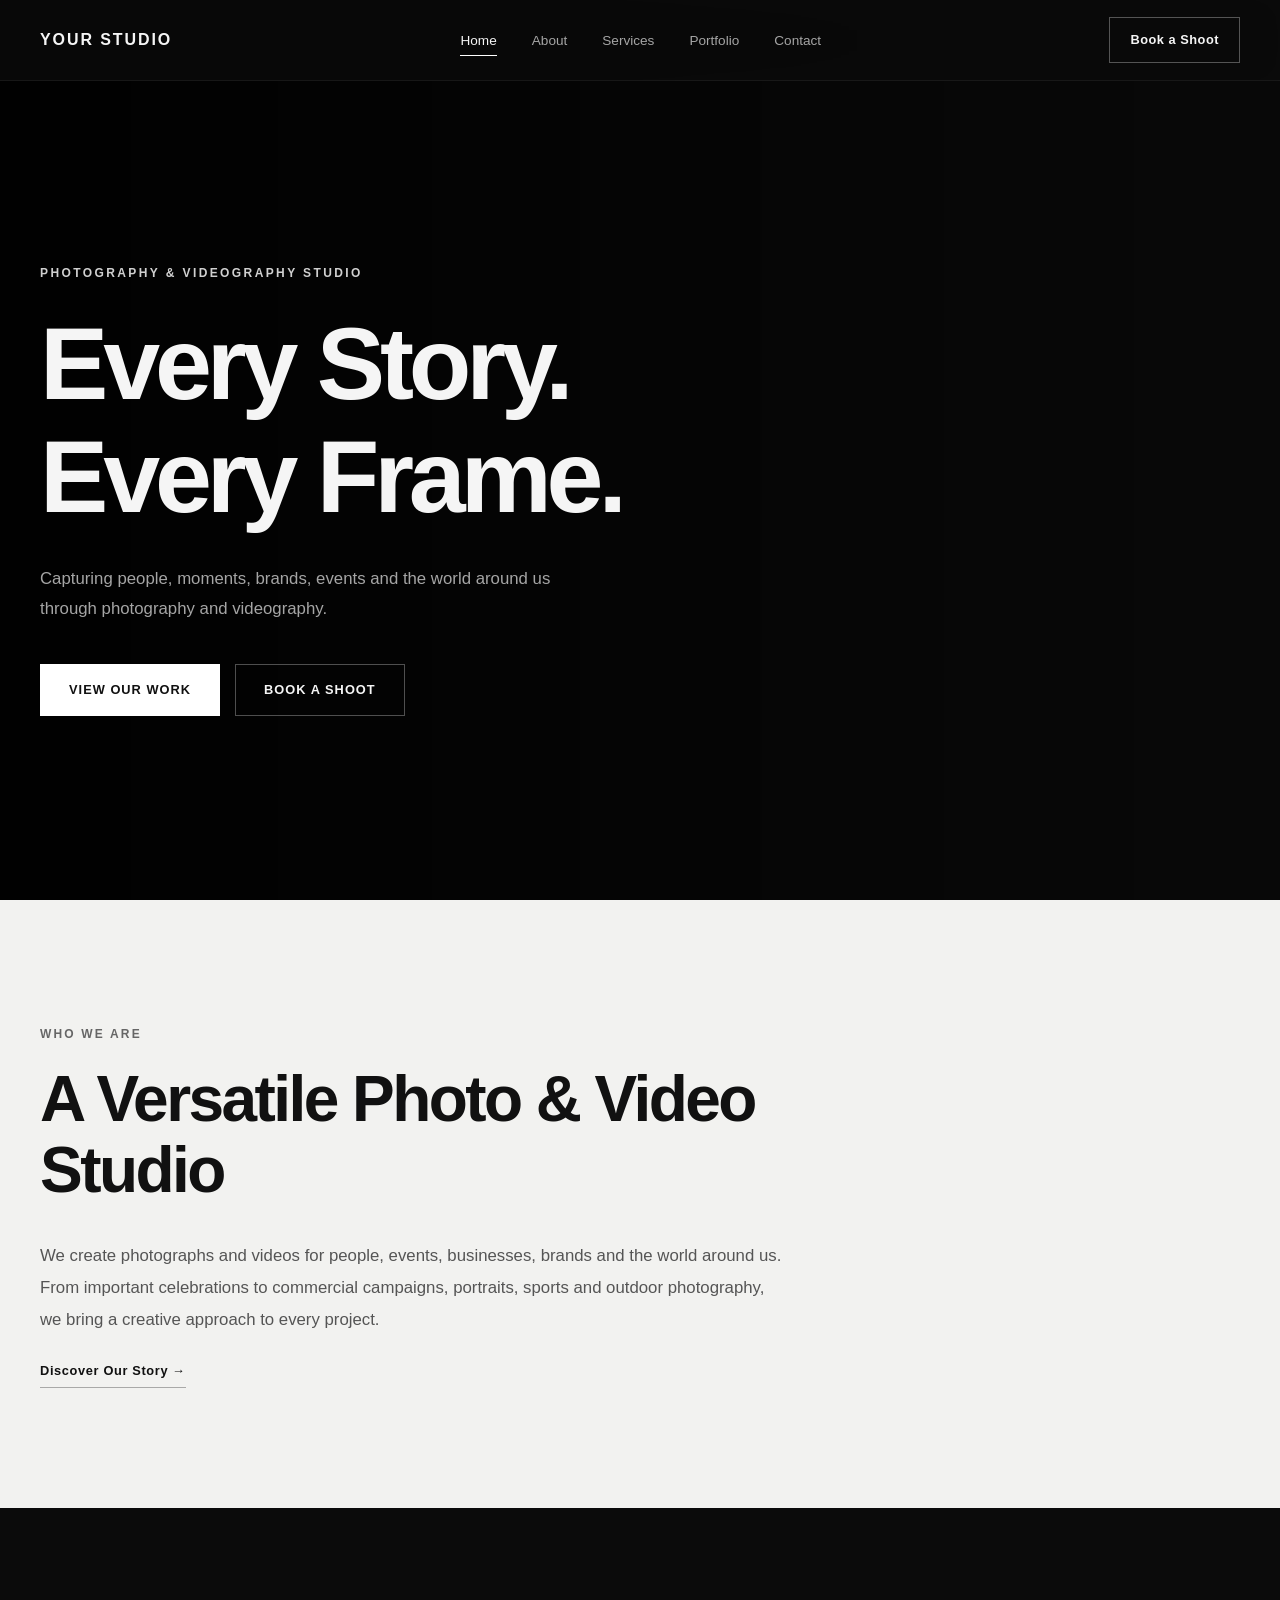
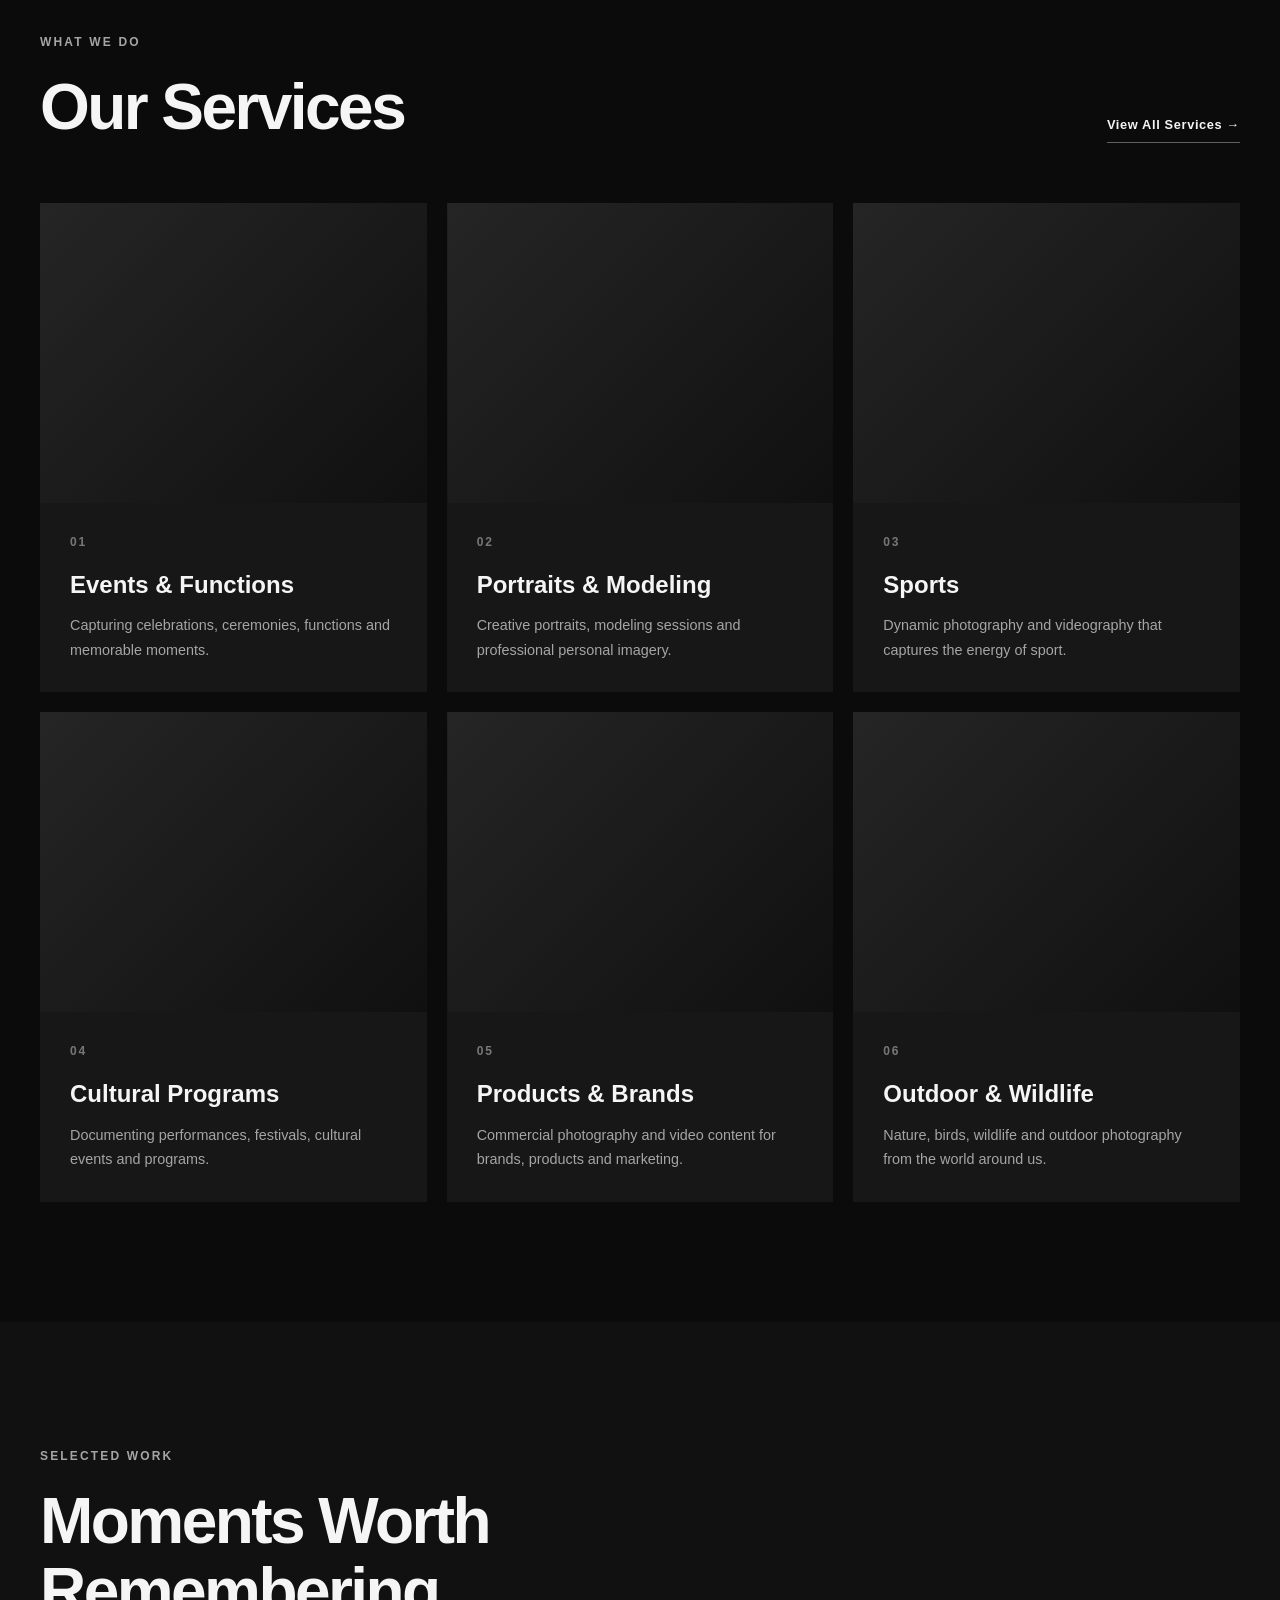
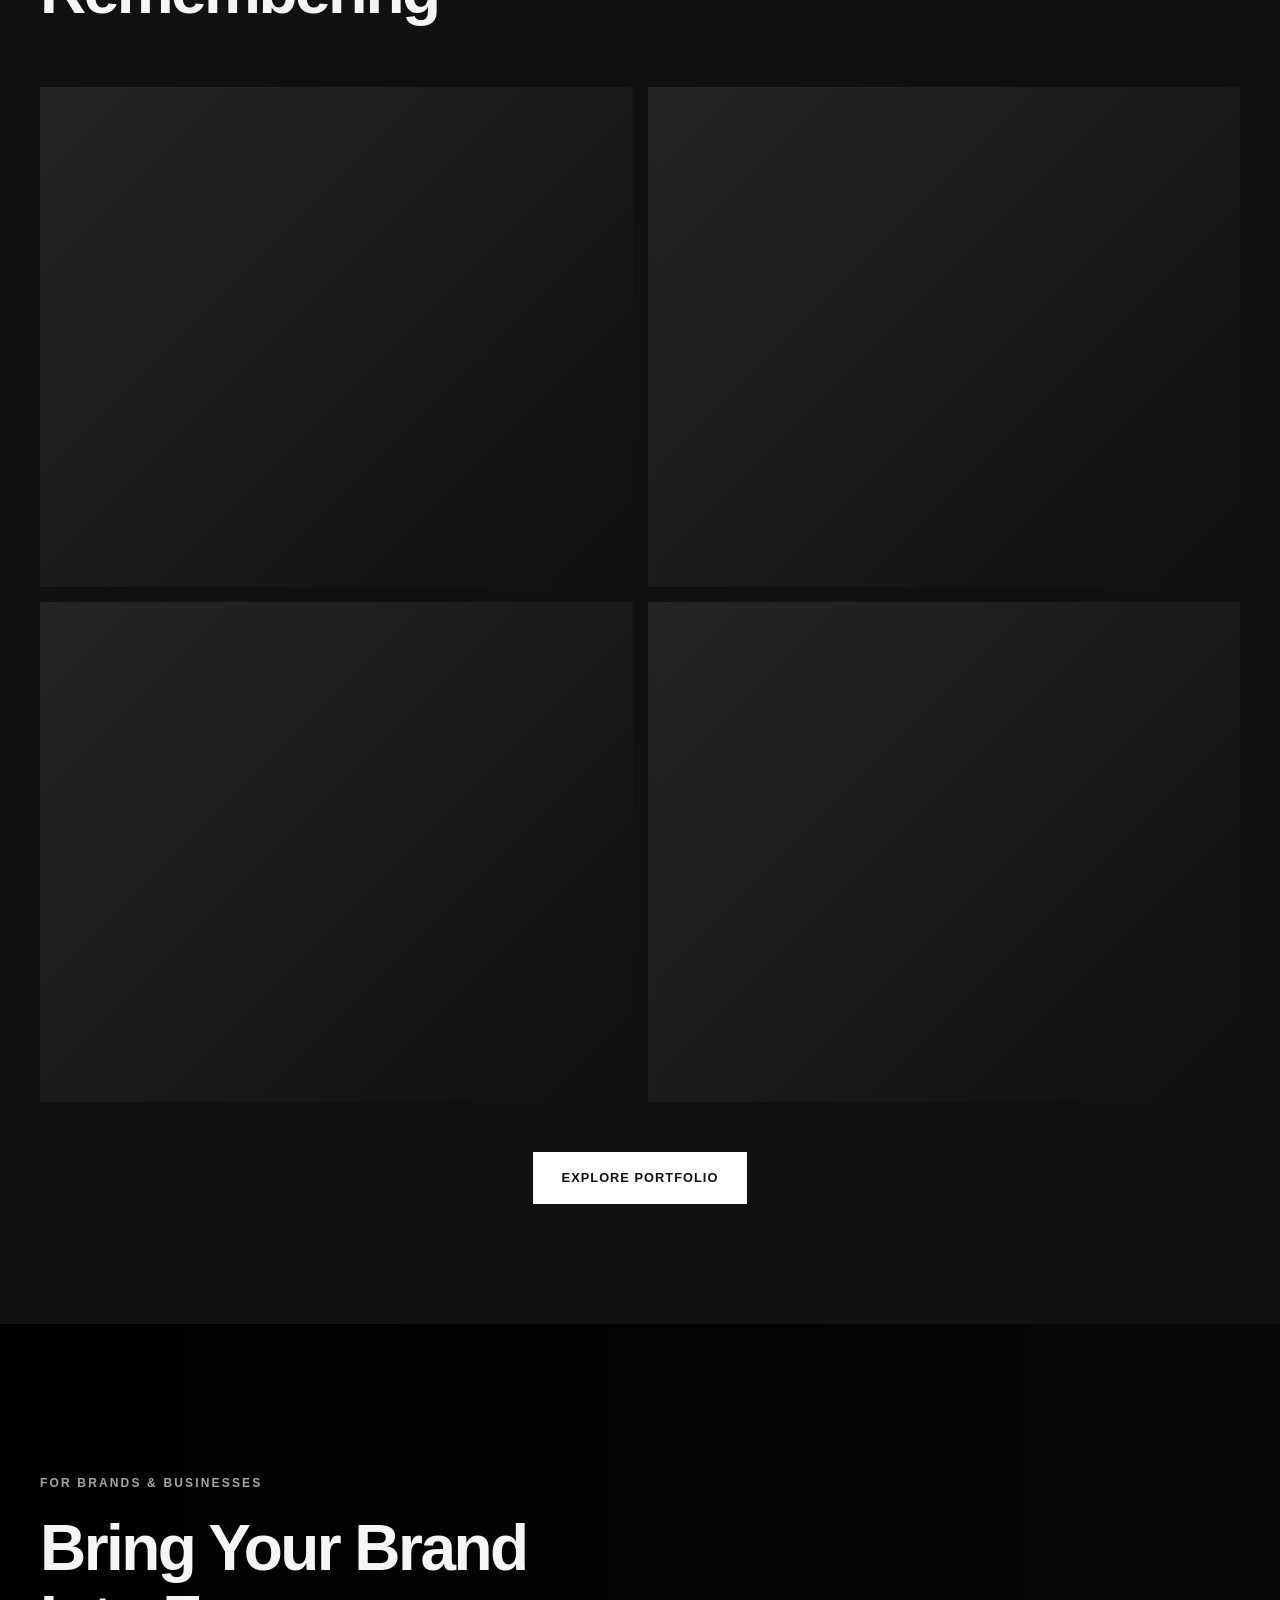
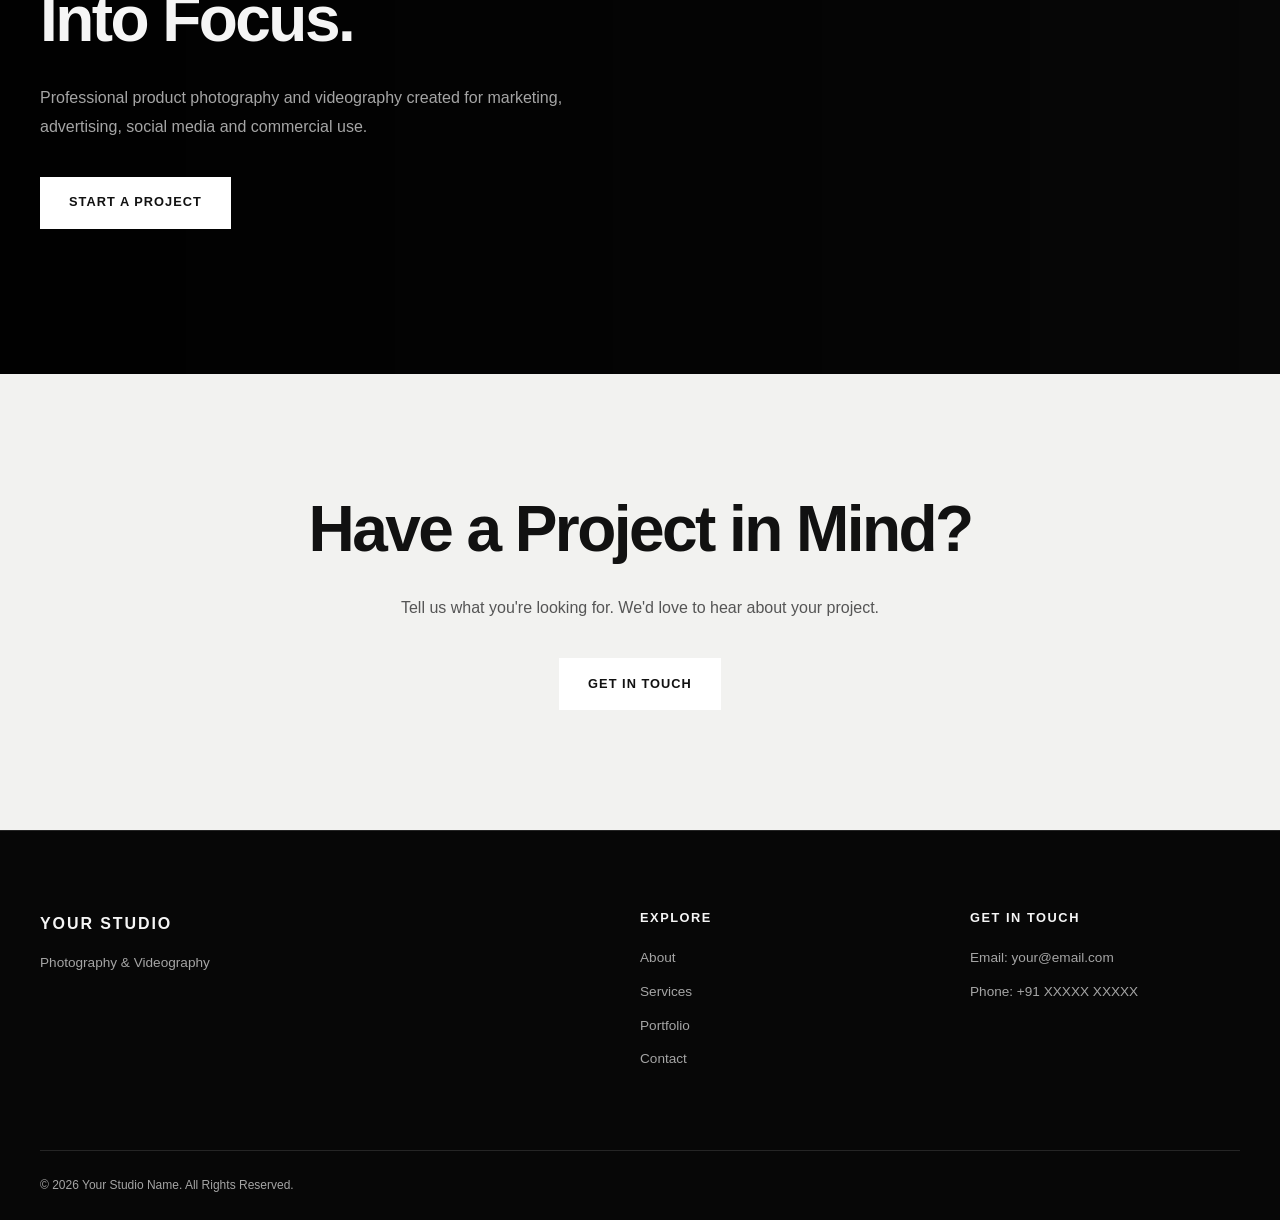
==== index.html @ 0721c121 "Add files via upload" ====
<!DOCTYPE html>
<html lang="en">

<head>
    <meta charset="UTF-8">

    <meta name="viewport" content="width=device-width, initial-scale=1.0">

    <meta name="description"
        content="Professional photography and videography studio specializing in events, portraits, sports, cultural programs, commercial photography, brands, and outdoor photography.">

    <meta name="keywords"
        content="photography, videography, photographer, videographer, event photography, portrait photography, sports photography, commercial photography">

    <meta name="author" content="Your Studio Name">

    <title>Your Studio Name | Photography & Videography</title>

    <!-- CSS -->
    <link rel="stylesheet" href="css/style.css">
</head>

<body>

    <!-- =========================
         HEADER / NAVIGATION
    ========================== -->

    <header class="site-header">

        <nav class="navbar">

            <!-- Logo / Studio Name -->
            <a href="index.html" class="logo">
                YOUR STUDIO
            </a>

            <!-- Navigation -->
            <ul class="nav-links">

                <li>
                    <a href="index.html" class="active">Home</a>
                </li>

                <li>
                    <a href="about.html">About</a>
                </li>

                <li>
                    <a href="services.html">Services</a>
                </li>

                <li>
                    <a href="portfolio.html">Portfolio</a>
                </li>

                <li>
                    <a href="contact.html">Contact</a>
                </li>

            </ul>

            <!-- Booking Button -->
            <a href="contact.html" class="nav-booking-btn">
                Book a Shoot
            </a>

            <!-- Mobile Menu Button -->
            <button class="menu-toggle" aria-label="Open navigation menu">
                ☰
            </button>

        </nav>

    </header>


    <!-- =========================
         HERO SECTION
    ========================== -->

    <main>

        <section class="hero">

            <div class="hero-content">

                <p class="hero-small-text">
                    PHOTOGRAPHY & VIDEOGRAPHY STUDIO
                </p>

                <h1>
                    Every Story.
                    <br>
                    Every Frame.
                </h1>

                <p class="hero-description">
                    Capturing people, moments, brands, events and
                    the world around us through photography and
                    videography.
                </p>

                <div class="hero-buttons">

                    <a href="portfolio.html" class="btn btn-primary">
                        View Our Work
                    </a>

                    <a href="contact.html" class="btn btn-secondary">
                        Book a Shoot
                    </a>

                </div>

            </div>

        </section>


        <!-- =========================
             INTRODUCTION
        ========================== -->

        <section class="intro">

            <div class="section-container">

                <p class="section-label">
                    WHO WE ARE
                </p>

                <h2>
                    A Versatile Photo & Video Studio
                </h2>

                <p>
                    We create photographs and videos for people,
                    events, businesses, brands and the world around us.
                    From important celebrations to commercial campaigns,
                    portraits, sports and outdoor photography, we bring
                    a creative approach to every project.
                </p>

                <a href="about.html" class="text-link">
                    Discover Our Story →
                </a>

            </div>

        </section>


        <!-- =========================
             SERVICES PREVIEW
        ========================== -->

        <section class="services-preview">

            <div class="section-container">

                <div class="section-heading">

                    <div>
                        <p class="section-label">
                            WHAT WE DO
                        </p>

                        <h2>
                            Our Services
                        </h2>
                    </div>

                    <a href="services.html" class="text-link">
                        View All Services →
                    </a>

                </div>


                <div class="service-grid">


                    <!-- Service 1 -->
                    <article class="service-card">

                        <div class="service-image">
                            <!-- Image will be added later -->
                        </div>

                        <div class="service-content">

                            <span class="service-number">
                                01
                            </span>

                            <h3>
                                Events & Functions
                            </h3>

                            <p>
                                Capturing celebrations, ceremonies,
                                functions and memorable moments.
                            </p>

                        </div>

                    </article>


                    <!-- Service 2 -->
                    <article class="service-card">

                        <div class="service-image">
                            <!-- Image will be added later -->
                        </div>

                        <div class="service-content">

                            <span class="service-number">
                                02
                            </span>

                            <h3>
                                Portraits & Modeling
                            </h3>

                            <p>
                                Creative portraits, modeling sessions
                                and professional personal imagery.
                            </p>

                        </div>

                    </article>


                    <!-- Service 3 -->
                    <article class="service-card">

                        <div class="service-image">
                            <!-- Image will be added later -->
                        </div>

                        <div class="service-content">

                            <span class="service-number">
                                03
                            </span>

                            <h3>
                                Sports
                            </h3>

                            <p>
                                Dynamic photography and videography
                                that captures the energy of sport.
                            </p>

                        </div>

                    </article>


                    <!-- Service 4 -->
                    <article class="service-card">

                        <div class="service-image">
                            <!-- Image will be added later -->
                        </div>

                        <div class="service-content">

                            <span class="service-number">
                                04
                            </span>

                            <h3>
                                Cultural Programs
                            </h3>

                            <p>
                                Documenting performances, festivals,
                                cultural events and programs.
                            </p>

                        </div>

                    </article>


                    <!-- Service 5 -->
                    <article class="service-card">

                        <div class="service-image">
                            <!-- Image will be added later -->
                        </div>

                        <div class="service-content">

                            <span class="service-number">
                                05
                            </span>

                            <h3>
                                Products & Brands
                            </h3>

                            <p>
                                Commercial photography and video
                                content for brands, products and marketing.
                            </p>

                        </div>

                    </article>


                    <!-- Service 6 -->
                    <article class="service-card">

                        <div class="service-image">
                            <!-- Image will be added later -->
                        </div>

                        <div class="service-content">

                            <span class="service-number">
                                06
                            </span>

                            <h3>
                                Outdoor & Wildlife
                            </h3>

                            <p>
                                Nature, birds, wildlife and outdoor
                                photography from the world around us.
                            </p>

                        </div>

                    </article>

                </div>

            </div>

        </section>


        <!-- =========================
             FEATURED PORTFOLIO
        ========================== -->

        <section class="featured-work">

            <div class="section-container">

                <p class="section-label">
                    SELECTED WORK
                </p>

                <h2>
                    Moments Worth Remembering
                </h2>


                <div class="featured-grid">

                    <div class="featured-item">
                        <!-- Portfolio image -->
                    </div>

                    <div class="featured-item">
                        <!-- Portfolio image -->
                    </div>

                    <div class="featured-item">
                        <!-- Portfolio image -->
                    </div>

                    <div class="featured-item">
                        <!-- Portfolio image -->
                    </div>

                </div>


                <div class="center-button">

                    <a href="portfolio.html" class="btn btn-primary">
                        Explore Portfolio
                    </a>

                </div>

            </div>

        </section>


        <!-- =========================
             COMMERCIAL CTA
        ========================== -->

        <section class="commercial-cta">

            <div class="section-container">

                <p class="section-label">
                    FOR BRANDS & BUSINESSES
                </p>

                <h2>
                    Bring Your Brand
                    <br>
                    Into Focus.
                </h2>

                <p>
                    Professional product photography and videography
                    created for marketing, advertising, social media
                    and commercial use.
                </p>

                <a href="contact.html" class="btn btn-primary">
                    Start a Project
                </a>

            </div>

        </section>


        <!-- =========================
             FINAL CTA
        ========================== -->

        <section class="final-cta">

            <div class="section-container">

                <h2>
                    Have a Project in Mind?
                </h2>

                <p>
                    Tell us what you're looking for.
                    We'd love to hear about your project.
                </p>

                <a href="contact.html" class="btn btn-primary">
                    Get in Touch
                </a>

            </div>

        </section>

    </main>


    <!-- =========================
         FOOTER
    ========================== -->

    <footer class="site-footer">

        <div class="footer-container">

            <div class="footer-brand">

                <a href="index.html" class="logo">
                    YOUR STUDIO
                </a>

                <p>
                    Photography & Videography
                </p>

            </div>


            <div class="footer-links">

                <h3>
                    Explore
                </h3>

                <a href="about.html">About</a>
                <a href="services.html">Services</a>
                <a href="portfolio.html">Portfolio</a>
                <a href="contact.html">Contact</a>

            </div>


            <div class="footer-contact">

                <h3>
                    Get in Touch
                </h3>

                <p>
                    Email: your@email.com
                </p>

                <p>
                    Phone: +91 XXXXX XXXXX
                </p>

            </div>

        </div>


        <div class="footer-bottom">

            <p>
                © 2026 Your Studio Name. All Rights Reserved.
            </p>

        </div>

    </footer>


    <!-- JavaScript -->
    <script src="js/script.js"></script>

</body>

</html>
---- css/style.css ----
* {
    margin: 0;
    padding: 0;
    box-sizing: border-box;
}


html {
    scroll-behavior: smooth;
}


body {
    font-family: Arial, Helvetica, sans-serif;
    background: #0b0b0b;
    color: #f5f5f5;
    line-height: 1.6;
    overflow-x: hidden;
}


img,
video {
    display: block;
    max-width: 100%;
}


img {
    width: 100%;
}


a {
    color: inherit;
    text-decoration: none;
}


button,
input,
select,
textarea {
    font: inherit;
}


button {
    cursor: pointer;
}


ul {
    list-style: none;
}


/* =========================================================
   02. CSS VARIABLES
   ========================================================= */

:root {

    /* Colors */

    --bg-primary: #0b0b0b;

    --bg-secondary: #111111;

    --bg-card: #171717;

    --bg-light: #f2f2f0;

    --text-primary: #f5f5f5;

    --text-secondary: #a5a5a5;

    --text-dark: #111111;

    --accent: #ffffff;

    --border: rgba(255, 255, 255, 0.12);


    /* Layout */

    --container-width: 1200px;

    --section-padding: 120px;


    /* Transitions */

    --transition-fast: 0.25s ease;

    --transition-medium: 0.4s ease;

    --transition-slow: 0.7s ease;

}


/* =========================================================
   03. GLOBAL TYPOGRAPHY
   ========================================================= */

body {
    font-size: 16px;
}


h1,
h2,
h3,
h4 {
    line-height: 1.1;
    font-weight: 600;
}


h1 {
    font-size: clamp(3.5rem, 8vw, 7.5rem);
    letter-spacing: -0.05em;
}


h2 {
    font-size: clamp(2.5rem, 5vw, 5rem);
    letter-spacing: -0.04em;
}


h3 {
    font-size: 1.5rem;
}


p {
    color: var(--text-secondary);
}


.section-label {
    display: inline-block;

    margin-bottom: 20px;

    font-size: 0.75rem;

    font-weight: 700;

    letter-spacing: 0.18em;

    color: var(--text-secondary);
}


/* =========================================================
   04. CONTAINER
   ========================================================= */

.section-container {
    width: min(
        calc(100% - 80px),
        var(--container-width)
    );

    margin: 0 auto;
}


/* =========================================================
   05. HEADER
   ========================================================= */

.site-header {
    position: fixed;

    top: 0;
    left: 0;

    width: 100%;

    z-index: 1000;

    background: rgba(11, 11, 11, 0.75);

    backdrop-filter: blur(15px);

    -webkit-backdrop-filter: blur(15px);

    border-bottom: 1px solid rgba(255, 255, 255, 0.06);
}


.navbar {
    width: min(
        calc(100% - 80px),
        1400px
    );

    min-height: 80px;

    margin: 0 auto;

    display: flex;

    align-items: center;

    justify-content: space-between;

    gap: 30px;
}


/* =========================================================
   06. LOGO
   ========================================================= */

.logo {
    font-size: 1rem;

    font-weight: 800;

    letter-spacing: 0.12em;

    white-space: nowrap;
}


.logo:hover {
    opacity: 0.7;
}


/* =========================================================
   07. NAVIGATION LINKS
   ========================================================= */

.nav-links {
    display: flex;

    align-items: center;

    gap: 35px;
}


.nav-links a {
    position: relative;

    color: var(--text-secondary);

    font-size: 0.85rem;

    font-weight: 500;

    transition: color var(--transition-fast);
}


.nav-links a::after {
    content: "";

    position: absolute;

    left: 0;
    bottom: -8px;

    width: 0;
    height: 1px;

    background: var(--accent);

    transition: width var(--transition-medium);
}


.nav-links a:hover,
.nav-links a.active {
    color: var(--text-primary);
}


.nav-links a:hover::after,
.nav-links a.active::after {
    width: 100%;
}


/* =========================================================
   08. NAVIGATION BOOKING BUTTON
   ========================================================= */

.nav-booking-btn {
    padding: 12px 20px;

    border: 1px solid rgba(255, 255, 255, 0.3);

    font-size: 0.8rem;

    font-weight: 600;

    letter-spacing: 0.04em;

    transition:
        background var(--transition-fast),
        color var(--transition-fast),
        border-color var(--transition-fast);
}


.nav-booking-btn:hover {
    background: var(--accent);

    color: var(--text-dark);

    border-color: var(--accent);
}


/* =========================================================
   09. MOBILE MENU BUTTON
   ========================================================= */

.menu-toggle {
    display: none;

    width: 44px;
    height: 44px;

    border: 1px solid var(--border);

    background: transparent;

    color: var(--text-primary);

    font-size: 1.3rem;
}


/* =========================================================
   10. BUTTONS
   ========================================================= */

.btn {
    display: inline-flex;

    align-items: center;

    justify-content: center;

    min-height: 52px;

    padding: 0 28px;

    border: 1px solid transparent;

    font-size: 0.8rem;

    font-weight: 700;

    letter-spacing: 0.08em;

    text-transform: uppercase;

    transition:
        background var(--transition-fast),
        color var(--transition-fast),
        border-color var(--transition-fast),
        transform var(--transition-fast);
}


.btn:hover {
    transform: translateY(-3px);
}


.btn-primary {
    background: var(--accent);

    color: var(--text-dark);
}


.btn-primary:hover {
    background: #dcdcdc;
}


.btn-secondary {
    background: transparent;

    color: var(--text-primary);

    border-color: rgba(255, 255, 255, 0.3);
}


.btn-secondary:hover {
    background: var(--accent);

    color: var(--text-dark);

    border-color: var(--accent);
}


/* =========================================================
   11. TEXT LINKS
   ========================================================= */

.text-link {
    display: inline-block;

    margin-top: 25px;

    padding-bottom: 6px;

    border-bottom: 1px solid rgba(255, 255, 255, 0.35);

    color: var(--text-primary);

    font-size: 0.8rem;

    font-weight: 600;

    letter-spacing: 0.05em;

    transition:
        border-color var(--transition-fast),
        opacity var(--transition-fast);
}


.text-link:hover {
    border-color: var(--accent);

    opacity: 0.65;
}


/* =========================================================
   12. HERO — HOME PAGE
   ========================================================= */

.hero {
    position: relative;

    min-height: 100vh;

    display: flex;

    align-items: center;

    background:
        linear-gradient(
            90deg,
            rgba(0, 0, 0, 0.9) 0%,
            rgba(0, 0, 0, 0.55) 45%,
            rgba(0, 0, 0, 0.2) 100%
        ),
        url("../images/hero.jpg")
        center / cover no-repeat;
}


.hero-content {
    width: min(
        calc(100% - 80px),
        1200px
    );

    margin: 0 auto;

    padding-top: 80px;
}


.hero-small-text {
    margin-bottom: 25px;

    color: #d0d0d0;

    font-size: 0.75rem;

    font-weight: 700;

    letter-spacing: 0.2em;
}


.hero h1 {
    max-width: 900px;

    margin-bottom: 30px;
}


.hero-description {
    max-width: 560px;

    margin-bottom: 40px;

    font-size: 1.05rem;

    line-height: 1.8;
}


.hero-buttons {
    display: flex;

    flex-wrap: wrap;

    gap: 15px;
}


/* =========================================================
   13. GENERAL PAGE HERO
   ========================================================= */

.page-hero {
    min-height: 75vh;

    display: flex;

    align-items: flex-end;

    padding: 150px 0 100px;

    background:
        linear-gradient(
            to top,
            rgba(0, 0, 0, 0.95),
            rgba(0, 0, 0, 0.25)
        ),
        url("../images/page-hero.jpg")
        center / cover no-repeat;
}


.page-hero h1 {
    max-width: 1000px;

    margin-bottom: 30px;
}


.page-hero p:not(.section-label) {
    max-width: 650px;

    font-size: 1.05rem;

    line-height: 1.8;
}


/* =========================================================
   14. GENERAL SECTIONS
   ========================================================= */

.intro,
.services-preview,
.featured-work,
.commercial-cta,
.final-cta,
.about-intro,
.our-approach,
.about-services,
.why-us,
.services-intro,
.service-detail,
.service-process,
.portfolio-intro,
.portfolio-section,
.contact-section,
.booking-process {
    padding: var(--section-padding) 0;
}


/* =========================================================
   15. SECTION HEADINGS
   ========================================================= */

.section-heading {
    display: flex;

    align-items: flex-end;

    justify-content: space-between;

    gap: 40px;

    margin-bottom: 60px;
}


.section-heading h2 {
    max-width: 800px;
}


/* =========================================================
   16. INTRO SECTION
   ========================================================= */

.intro {
    background: var(--bg-light);

    color: var(--text-dark);
}


.intro .section-label {
    color: #666;
}


.intro h2 {
    max-width: 850px;

    margin-bottom: 35px;

    color: var(--text-dark);
}


.intro p:not(.section-label) {
    max-width: 750px;

    color: #555;

    font-size: 1.05rem;

    line-height: 1.9;
}


.intro .text-link {
    color: var(--text-dark);

    border-color: rgba(0, 0, 0, 0.3);
}


/* =========================================================
   17. SERVICE GRID
   ========================================================= */

.service-grid {
    display: grid;

    grid-template-columns: repeat(3, 1fr);

    gap: 20px;
}


.service-card {
    overflow: hidden;

    background: var(--bg-card);

    transition:
        transform var(--transition-medium),
        background var(--transition-medium);
}


.service-card:hover {
    transform: translateY(-8px);

    background: #1d1d1d;
}


.service-image {
    height: 300px;

    background:
        linear-gradient(
            135deg,
            #252525,
            #101010
        );

    background-size: cover;

    background-position: center;
}


.service-content {
    padding: 30px;
}


.service-number {
    display: block;

    margin-bottom: 20px;

    color: #777;

    font-size: 0.75rem;

    font-weight: 700;

    letter-spacing: 0.15em;
}


.service-content h3 {
    margin-bottom: 15px;
}


.service-content p {
    font-size: 0.9rem;

    line-height: 1.7;
}


/* =========================================================
   18. FEATURED WORK
   ========================================================= */

.featured-work {
    background: var(--bg-secondary);
}


.featured-work h2 {
    max-width: 800px;

    margin-bottom: 60px;
}


.featured-grid {
    display: grid;

    grid-template-columns: repeat(2, 1fr);

    gap: 15px;
}


.featured-item {
    min-height: 500px;

    background:
        linear-gradient(
            135deg,
            #252525,
            #101010
        );

    background-size: cover;

    background-position: center;

    transition:
        transform var(--transition-medium);
}


.featured-item:hover {
    transform: scale(0.985);
}


.center-button {
    display: flex;

    justify-content: center;

    margin-top: 50px;
}


/* =========================================================
   19. COMMERCIAL CTA
   ========================================================= */

.commercial-cta {
    min-height: 650px;

    display: flex;

    align-items: center;

    background:
        linear-gradient(
            90deg,
            rgba(0, 0, 0, 0.9),
            rgba(0, 0, 0, 0.35)
        ),
        url("../images/commercial-hero.jpg")
        center / cover no-repeat;
}


.commercial-cta h2 {
    max-width: 900px;

    margin-bottom: 30px;
}


.commercial-cta p:not(.section-label) {
    max-width: 600px;

    margin-bottom: 35px;

    font-size: 1rem;

    line-height: 1.8;
}


/* =========================================================
   20. FINAL CTA
   ========================================================= */

.final-cta {
    text-align: center;

    background: var(--bg-light);

    color: var(--text-dark);
}


.final-cta .section-container {
    display: flex;

    flex-direction: column;

    align-items: center;
}


.final-cta .section-label {
    color: #666;
}


.final-cta h2 {
    max-width: 900px;

    margin-bottom: 30px;

    color: var(--text-dark);
}


.final-cta p:not(.section-label) {
    max-width: 600px;

    margin-bottom: 35px;

    color: #555;

    line-height: 1.8;
}


.final-cta .btn-secondary {
    color: var(--text-dark);

    border-color: rgba(0, 0, 0, 0.3);
}


.final-cta .btn-secondary:hover {
    background: var(--text-dark);

    color: var(--text-primary);

    border-color: var(--text-dark);
}


/* =========================================================
   21. FOOTER
   ========================================================= */

.site-footer {
    background: #070707;

    border-top: 1px solid var(--border);
}


.footer-container {
    width: min(
        calc(100% - 80px),
        var(--container-width)
    );

    margin: 0 auto;

    padding: 80px 0;

    display: grid;

    grid-template-columns: 2fr 1fr 1fr;

    gap: 60px;
}


.footer-brand p {
    margin-top: 15px;

    font-size: 0.85rem;
}


.footer-links,
.footer-contact {
    display: flex;

    flex-direction: column;

    gap: 12px;
}


.footer-links h3,
.footer-contact h3 {
    margin-bottom: 10px;

    font-size: 0.8rem;

    text-transform: uppercase;

    letter-spacing: 0.12em;
}


.footer-links a {
    width: fit-content;

    color: var(--text-secondary);

    font-size: 0.85rem;

    transition: color var(--transition-fast);
}


.footer-links a:hover {
    color: var(--text-primary);
}


.footer-contact p {
    font-size: 0.85rem;
}


.footer-bottom {
    width: min(
        calc(100% - 80px),
        var(--container-width)
    );

    margin: 0 auto;

    padding: 25px 0;

    border-top: 1px solid var(--border);
}


.footer-bottom p {
    font-size: 0.75rem;
}


/* =========================================================
   22. GENERAL RESPONSIVE — TABLET
   ========================================================= */

@media (max-width: 1000px) {

    :root {
        --section-padding: 90px;
    }


    .service-grid {
        grid-template-columns: repeat(2, 1fr);
    }


    .footer-container {
        grid-template-columns: 1fr 1fr;
    }


    .footer-brand {
        grid-column: 1 / -1;
    }

}


/* =========================================================
   23. RESPONSIVE — MOBILE
   ========================================================= */

@media (max-width: 768px) {

    :root {
        --section-padding: 75px;
    }


    .section-container {
        width: min(
            calc(100% - 40px),
            var(--container-width)
        );
    }


    /* -------------------------
       NAVIGATION
    ------------------------- */

    .navbar {
        width: calc(100% - 40px);

        min-height: 70px;
    }


    .nav-links {
        position: fixed;

        top: 70px;
        left: 0;

        width: 100%;

        padding: 30px 20px;

        flex-direction: column;

        align-items: flex-start;

        gap: 25px;

        background: rgba(11, 11, 11, 0.98);

        border-bottom: 1px solid var(--border);

        transform: translateY(-150%);

        opacity: 0;

        pointer-events: none;

        transition:
            transform var(--transition-medium),
            opacity var(--transition-medium);
    }


    .nav-links.active {
        transform: translateY(0);

        opacity: 1;

        pointer-events: auto;
    }


    .nav-booking-btn {
        display: none;
    }


    .menu-toggle {
        display: flex;

        align-items: center;

        justify-content: center;
    }


    /* -------------------------
       TYPOGRAPHY
    ------------------------- */

    h1 {
        font-size: clamp(3rem, 15vw, 5rem);
    }


    h2 {
        font-size: clamp(2.3rem, 10vw, 4rem);
    }


    /* -------------------------
       HERO
    ------------------------- */

    .hero {
        min-height: 90vh;
    }


    .hero-content {
        width: calc(100% - 40px);

        padding-top: 70px;
    }


    .hero-description {
        font-size: 0.95rem;
    }


    .hero-buttons {
        flex-direction: column;

        align-items: flex-start;
    }


    .hero-buttons .btn {
        width: 100%;
    }


    .page-hero {
        min-height: 65vh;

        padding: 130px 0 70px;
    }


    /* -------------------------
       SECTION HEADING
    ------------------------- */

    .section-heading {
        flex-direction: column;

        align-items: flex-start;

        margin-bottom: 40px;
    }


    /* -------------------------
       SERVICES
    ------------------------- */

    .service-grid {
        grid-template-columns: 1fr;
    }


    .service-image {
        height: 250px;
    }


    /* -------------------------
       FEATURED WORK
    ------------------------- */

    .featured-grid {
        grid-template-columns: 1fr;
    }


    .featured-item {
        min-height: 400px;
    }


    /* -------------------------
       COMMERCIAL
    ------------------------- */

    .commercial-cta {
        min-height: 550px;
    }


    /* -------------------------
       FOOTER
    ------------------------- */

    .footer-container {
        width: calc(100% - 40px);

        grid-template-columns: 1fr;

        gap: 40px;

        padding: 60px 0;
    }


    .footer-brand {
        grid-column: auto;
    }


    .footer-bottom {
        width: calc(100% - 40px);
    }

}


/* =========================================================
   24. SMALL MOBILE
   ========================================================= */

@media (max-width: 480px) {

    .btn {
        min-height: 48px;

        padding: 0 22px;

        font-size: 0.72rem;
    }


    .hero-small-text {
        font-size: 0.65rem;
    }


    .service-content {
        padding: 25px;
    }


    .featured-item {
        min-height: 300px;
    }

}

/* =========================================================
   25. ABOUT PAGE
   ========================================================= */


/* =========================================================
   ABOUT INTRO
   ========================================================= */

.about-grid {
    display: grid;

    grid-template-columns: 1fr 1fr;

    gap: 80px;

    align-items: center;
}


.about-image {
    min-height: 650px;

    background:
        linear-gradient(
            135deg,
            #292929,
            #101010
        )
        center / cover no-repeat;

    position: relative;

    overflow: hidden;
}


/*
    Later we can add the actual photographer/studio image
    using:

    background-image: url("../images/about.jpg");
*/


.about-image::after {
    content: "";

    position: absolute;

    inset: 20px;

    border: 1px solid rgba(255, 255, 255, 0.12);

    pointer-events: none;
}


.about-content h2 {
    margin-bottom: 35px;
}


.about-content p:not(.section-label) {
    max-width: 600px;

    margin-bottom: 20px;

    font-size: 0.98rem;

    line-height: 1.9;
}


/* =========================================================
   OUR APPROACH
   ========================================================= */

.our-approach {
    background: var(--bg-secondary);
}


.our-approach h2 {
    max-width: 800px;
}


.approach-grid {
    display: grid;

    grid-template-columns: repeat(3, 1fr);

    gap: 1px;

    margin-top: 70px;

    background: var(--border);

    border: 1px solid var(--border);
}


.approach-card {
    min-height: 330px;

    padding: 45px 35px;

    background: var(--bg-secondary);

    transition:
        background var(--transition-medium);
}


.approach-card:hover {
    background: #181818;
}


.approach-number {
    display: block;

    margin-bottom: 70px;

    color: #666;

    font-size: 0.75rem;

    font-weight: 700;

    letter-spacing: 0.15em;
}


.approach-card h3 {
    margin-bottom: 15px;

    font-size: 1.6rem;
}


.approach-card p {
    max-width: 350px;

    font-size: 0.9rem;

    line-height: 1.8;
}


/* =========================================================
   WHAT WE COVER
   ========================================================= */

.about-services {
    background: var(--bg-light);

    color: var(--text-dark);
}


.about-services .section-label {
    color: #666;
}


.about-services h2 {
    max-width: 950px;

    margin-bottom: 70px;

    color: var(--text-dark);
}


.coverage-list {
    border-top: 1px solid rgba(0, 0, 0, 0.15);
}


.coverage-item {
    display: grid;

    grid-template-columns: 80px 1fr;

    align-items: center;

    padding: 25px 0;

    border-bottom: 1px solid rgba(0, 0, 0, 0.15);

    transition:
        padding-left var(--transition-medium);
}


.coverage-item:hover {
    padding-left: 15px;
}


.coverage-item span {
    color: #777;

    font-size: 0.75rem;

    font-weight: 700;

    letter-spacing: 0.1em;
}


.coverage-item h3 {
    font-size: clamp(1.5rem, 3vw, 2.5rem);

    font-weight: 500;
}


/* =========================================================
   WHY US
   ========================================================= */

.why-us {
    background: var(--bg-primary);
}


.why-us h2 {
    max-width: 850px;

    margin-bottom: 70px;
}


.why-grid {
    display: grid;

    grid-template-columns: repeat(2, 1fr);

    gap: 1px;

    background: var(--border);

    border: 1px solid var(--border);
}


.why-item {
    padding: 45px;

    background: var(--bg-primary);

    min-height: 260px;

    transition:
        background var(--transition-medium);
}


.why-item:hover {
    background: var(--bg-secondary);
}


.why-item h3 {
    margin-bottom: 20px;

    font-size: 1.5rem;
}


.why-item p {
    max-width: 500px;

    font-size: 0.9rem;

    line-height: 1.8;
}


/* =========================================================
   SERVICES PAGE INTRO
   ========================================================= */

.services-intro {
    background: var(--bg-light);

    color: var(--text-dark);
}


.services-intro .section-label {
    color: #666;
}


.services-intro h2 {
    max-width: 900px;

    margin-bottom: 35px;

    color: var(--text-dark);
}


.services-intro-text {
    max-width: 700px;

    color: #555;

    font-size: 1rem;

    line-height: 1.9;
}


/* =========================================================
   SERVICE DETAIL SECTIONS
   ========================================================= */

.service-detail {
    min-height: 750px;

    display: flex;

    align-items: center;

    background: var(--bg-primary);
}


.service-detail:nth-of-type(even) {
    background: var(--bg-secondary);
}


.service-detail-grid {
    display: grid;

    grid-template-columns: 1fr 1fr;

    gap: 90px;

    align-items: center;
}


.service-detail-reverse .service-detail-grid {
    direction: rtl;
}


.service-detail-reverse .service-detail-grid > * {
    direction: ltr;
}


/* =========================================================
   SERVICE DETAIL IMAGE
   ========================================================= */

.service-detail-image {
    min-height: 650px;

    position: relative;

    overflow: hidden;

    background:
        linear-gradient(
            135deg,
            #292929,
            #101010
        );

    background-position: center;

    background-size: cover;
}


.service-detail-image::after {
    content: "";

    position: absolute;

    inset: 20px;

    border: 1px solid rgba(255, 255, 255, 0.12);

    pointer-events: none;
}


.service-detail-image:hover {
    transform: scale(0.99);
}


/* =========================================================
   SERVICE DETAIL CONTENT
   ========================================================= */

.service-detail-content {
    max-width: 600px;
}


.service-detail-content .service-number {
    margin-bottom: 35px;

    font-size: 0.8rem;
}


.service-detail-content h2 {
    margin-bottom: 35px;

    font-size: clamp(2.5rem, 5vw, 5rem);
}


.service-detail-content p:not(.section-label) {
    margin-bottom: 20px;

    font-size: 0.95rem;

    line-height: 1.9;
}


/* =========================================================
   SERVICE LIST
   ========================================================= */

.service-list {
    margin-top: 35px;

    border-top: 1px solid var(--border);
}


.service-list li {
    padding: 12px 0;

    border-bottom: 1px solid var(--border);

    color: #c5c5c5;

    font-size: 0.85rem;
}


.service-list li::before {
    content: "—";

    margin-right: 12px;

    color: #666;
}


/* =========================================================
   COMMERCIAL SERVICE
   ========================================================= */

.commercial-service {
    background: #101010;
}


.commercial-service .service-detail-content h2 {
    max-width: 650px;
}


.outdoor-service {
    background: var(--bg-secondary);
}


/* =========================================================
   SERVICE PROCESS
   ========================================================= */

.service-process {
    background: var(--bg-light);

    color: var(--text-dark);
}


.service-process .section-label {
    color: #666;
}


.service-process h2 {
    max-width: 850px;

    margin-bottom: 70px;

    color: var(--text-dark);
}


.process-grid {
    display: grid;

    grid-template-columns: repeat(4, 1fr);

    gap: 1px;

    background: rgba(0, 0, 0, 0.15);

    border: 1px solid rgba(0, 0, 0, 0.15);
}


.process-item {
    min-height: 300px;

    padding: 40px 30px;

    background: var(--bg-light);

    transition:
        background var(--transition-medium);
}


.process-item:hover {
    background: #e7e7e5;
}


.process-item > span {
    display: block;

    margin-bottom: 80px;

    color: #777;

    font-size: 0.75rem;

    font-weight: 700;

    letter-spacing: 0.15em;
}


.process-item h3 {
    margin-bottom: 15px;

    color: var(--text-dark);

    font-size: 1.25rem;
}


.process-item p {
    color: #666;

    font-size: 0.85rem;

    line-height: 1.7;
}


/* =========================================================
   ABOUT / SERVICES HERO VARIATIONS
   ========================================================= */

.services-hero {
    background:
        linear-gradient(
            to top,
            rgba(0, 0, 0, 0.95),
            rgba(0, 0, 0, 0.25)
        ),
        url("../images/services-hero.jpg")
        center / cover no-repeat;
}


/* =========================================================
   ABOUT PAGE RESPONSIVE
   ========================================================= */

@media (max-width: 1000px) {

    .about-grid {
        gap: 50px;
    }


    .service-detail-grid {
        gap: 50px;
    }


    .approach-grid {
        grid-template-columns: 1fr;
    }


    .process-grid {
        grid-template-columns: repeat(2, 1fr);
    }

}


/* =========================================================
   ABOUT / SERVICES MOBILE
   ========================================================= */

@media (max-width: 768px) {

    /* -------------------------
       ABOUT INTRO
    ------------------------- */

    .about-grid {
        grid-template-columns: 1fr;

        gap: 50px;
    }


    .about-image {
        min-height: 450px;

        order: 1;
    }


    .about-content {
        order: 2;
    }


    /* -------------------------
       APPROACH
    ------------------------- */

    .approach-grid {
        margin-top: 45px;
    }


    .approach-card {
        min-height: 280px;

        padding: 35px 25px;
    }


    .approach-number {
        margin-bottom: 50px;
    }


    /* -------------------------
       COVERAGE
    ------------------------- */

    .about-services h2 {
        margin-bottom: 45px;
    }


    .coverage-item {
        grid-template-columns: 50px 1fr;

        padding: 20px 0;
    }


    .coverage-item h3 {
        font-size: 1.3rem;
    }


    /* -------------------------
       WHY US
    ------------------------- */

    .why-us h2 {
        margin-bottom: 45px;
    }


    .why-grid {
        grid-template-columns: 1fr;
    }


    .why-item {
        min-height: auto;

        padding: 35px 25px;
    }


    /* -------------------------
       SERVICE DETAIL
    ------------------------- */

    .service-detail {
        min-height: auto;
    }


    .service-detail-grid {
        grid-template-columns: 1fr;

        gap: 50px;
    }


    .service-detail-reverse .service-detail-grid {
        direction: ltr;
    }


    .service-detail-image {
        min-height: 450px;

        order: 1;
    }


    .service-detail-content {
        order: 2;
    }


    .service-detail-content h2 {
        font-size: clamp(2.5rem, 11vw, 4rem);
    }


    .service-list {
        margin-top: 25px;
    }


    /* -------------------------
       PROCESS
    ------------------------- */

    .service-process h2 {
        margin-bottom: 45px;
    }


    .process-grid {
        grid-template-columns: 1fr;
    }


    .process-item {
        min-height: auto;

        padding: 35px 25px;
    }


    .process-item > span {
        margin-bottom: 45px;
    }

}


/* =========================================================
   SMALL MOBILE — ABOUT / SERVICES
   ========================================================= */

@media (max-width: 480px) {

    .about-image {
        min-height: 350px;
    }


    .service-detail-image {
        min-height: 350px;
    }


    .approach-card {
        min-height: 250px;
    }


    .coverage-item {
        grid-template-columns: 40px 1fr;
    }


    .coverage-item h3 {
        font-size: 1.15rem;
    }

}
/* =========================================================
   26. PORTFOLIO PAGE
   ========================================================= */


/* =========================================================
   PORTFOLIO HERO
   ========================================================= */

.portfolio-hero {
    background:
        linear-gradient(
            to top,
            rgba(0, 0, 0, 0.95),
            rgba(0, 0, 0, 0.2)
        ),
        url("../images/portfolio-hero.jpg")
        center / cover no-repeat;
}


/* =========================================================
   PORTFOLIO INTRO
   ========================================================= */

.portfolio-intro {
    background: var(--bg-light);

    color: var(--text-dark);
}


.portfolio-intro .section-label {
    color: #666;
}


.portfolio-intro h2 {
    max-width: 900px;

    margin-bottom: 30px;

    color: var(--text-dark);
}


.portfolio-intro p:not(.section-label) {
    max-width: 700px;

    color: #555;

    font-size: 1rem;

    line-height: 1.9;
}


/* =========================================================
   PORTFOLIO SECTION
   ========================================================= */

.portfolio-section {
    background: var(--bg-primary);
}


/* =========================================================
   PORTFOLIO FILTERS
   ========================================================= */

.portfolio-filters {
    display: flex;

    flex-wrap: wrap;

    gap: 10px;

    margin-bottom: 50px;

    padding-bottom: 25px;

    border-bottom: 1px solid var(--border);
}


.filter-btn {
    padding: 11px 18px;

    border: 1px solid var(--border);

    background: transparent;

    color: var(--text-secondary);

    font-size: 0.75rem;

    font-weight: 600;

    letter-spacing: 0.05em;

    transition:
        background var(--transition-fast),
        color var(--transition-fast),
        border-color var(--transition-fast);
}


.filter-btn:hover {
    color: var(--text-primary);

    border-color: rgba(255, 255, 255, 0.4);
}


.filter-btn.active {
    background: var(--accent);

    color: var(--text-dark);

    border-color: var(--accent);
}


/* =========================================================
   PORTFOLIO GRID
   ========================================================= */

.portfolio-grid {
    display: grid;

    grid-template-columns: repeat(3, 1fr);

    gap: 12px;
}


/* =========================================================
   PORTFOLIO ITEM
   ========================================================= */

.portfolio-item {
    position: relative;

    overflow: hidden;

    background: var(--bg-card);

    cursor: pointer;

    opacity: 1;

    transform: scale(1);

    transition:
        opacity var(--transition-medium),
        transform var(--transition-medium);
}


/*
   Slightly different heights create a more
   editorial / photography-gallery feeling.
*/

.portfolio-item:nth-child(3n + 1) {
    min-height: 520px;
}


.portfolio-item:nth-child(3n + 2) {
    min-height: 400px;
}


.portfolio-item:nth-child(3n + 3) {
    min-height: 620px;
}


/* =========================================================
   PORTFOLIO IMAGE
   ========================================================= */

.portfolio-image {
    position: absolute;

    inset: 0;

    overflow: hidden;
}


.portfolio-image img {
    width: 100%;

    height: 100%;

    object-fit: cover;

    transition:
        transform 0.8s cubic-bezier(
            0.2,
            0.65,
            0.25,
            1
        );
}


.portfolio-item:hover .portfolio-image img {
    transform: scale(1.06);
}


/* =========================================================
   PORTFOLIO VIDEO
   ========================================================= */

.portfolio-video {
    position: absolute;

    inset: 0;

    overflow: hidden;
}


.portfolio-video video {
    width: 100%;

    height: 100%;

    object-fit: cover;

    transition:
        transform 0.8s cubic-bezier(
            0.2,
            0.65,
            0.25,
            1
        );
}


.portfolio-item:hover .portfolio-video video {
    transform: scale(1.06);
}


/* =========================================================
   PORTFOLIO OVERLAY
   ========================================================= */

.portfolio-overlay {
    position: absolute;

    inset: 0;

    display: flex;

    flex-direction: column;

    justify-content: flex-end;

    padding: 30px;

    background:
        linear-gradient(
            to top,
            rgba(0, 0, 0, 0.85),
            rgba(0, 0, 0, 0.05) 70%
        );

    opacity: 0;

    transition:
        opacity var(--transition-medium);
}


.portfolio-item:hover .portfolio-overlay {
    opacity: 1;
}


.portfolio-overlay span {
    margin-bottom: 8px;

    color: #bbb;

    font-size: 0.7rem;

    font-weight: 700;

    letter-spacing: 0.15em;

    text-transform: uppercase;
}


.portfolio-overlay h3 {
    font-size: 1.5rem;

    font-weight: 500;
}


/* =========================================================
   VIDEO ICON
   ========================================================= */

.video-icon {
    position: absolute;

    top: 25px;

    right: 25px;

    width: 48px;

    height: 48px;

    display: flex;

    align-items: center;

    justify-content: center;

    border: 1px solid rgba(255, 255, 255, 0.35);

    border-radius: 50%;

    background: rgba(0, 0, 0, 0.35);

    backdrop-filter: blur(8px);

    -webkit-backdrop-filter: blur(8px);

    color: white;

    font-size: 0.8rem;
}


/* =========================================================
   HIDDEN PORTFOLIO ITEMS
   ========================================================= */

.portfolio-item.hidden {
    display: none;
}


/* =========================================================
   PORTFOLIO LOAD MORE
   ========================================================= */

.portfolio-load-more {
    display: flex;

    justify-content: center;

    margin-top: 60px;
}


/* =========================================================
   LIGHTBOX
   ========================================================= */

.lightbox {
    position: fixed;

    inset: 0;

    z-index: 2000;

    display: flex;

    align-items: center;

    justify-content: center;

    padding: 60px;

    background: rgba(0, 0, 0, 0.95);

    opacity: 0;

    visibility: hidden;

    pointer-events: none;

    transition:
        opacity var(--transition-medium),
        visibility var(--transition-medium);
}


.lightbox.active {
    opacity: 1;

    visibility: visible;

    pointer-events: auto;
}


/* =========================================================
   LIGHTBOX CONTENT
   ========================================================= */

.lightbox-content {
    position: relative;

    width: min(90vw, 1200px);

    height: min(85vh, 800px);

    display: flex;

    align-items: center;

    justify-content: center;
}


.lightbox-content img,
.lightbox-content video {
    width: auto;

    height: auto;

    max-width: 100%;

    max-height: 85vh;

    object-fit: contain;
}


/* =========================================================
   LIGHTBOX CLOSE
   ========================================================= */

.lightbox-close {
    position: absolute;

    top: 25px;

    right: 30px;

    z-index: 10;

    width: 50px;

    height: 50px;

    display: flex;

    align-items: center;

    justify-content: center;

    border: 1px solid rgba(255, 255, 255, 0.25);

    background: rgba(0, 0, 0, 0.3);

    color: white;

    font-size: 2rem;

    font-weight: 300;

    transition:
        background var(--transition-fast);
}


.lightbox-close:hover {
    background: rgba(255, 255, 255, 0.15);
}


/* =========================================================
   LIGHTBOX ARROWS
   ========================================================= */

.lightbox-prev,
.lightbox-next {
    position: absolute;

    top: 50%;

    z-index: 10;

    width: 55px;

    height: 55px;

    display: flex;

    align-items: center;

    justify-content: center;

    transform: translateY(-50%);

    border: 1px solid rgba(255, 255, 255, 0.25);

    background: rgba(0, 0, 0, 0.35);

    color: white;

    font-size: 1.2rem;

    transition:
        background var(--transition-fast);
}


.lightbox-prev:hover,
.lightbox-next:hover {
    background: rgba(255, 255, 255, 0.15);
}


.lightbox-prev {
    left: 25px;
}


.lightbox-next {
    right: 25px;
}


/* =========================================================
   PORTFOLIO PAGE MOBILE
   ========================================================= */

@media (max-width: 1000px) {

    .portfolio-grid {
        grid-template-columns: repeat(2, 1fr);
    }


    .portfolio-item:nth-child(3n + 1),
    .portfolio-item:nth-child(3n + 2),
    .portfolio-item:nth-child(3n + 3) {
        min-height: 450px;
    }

}


/* =========================================================
   PORTFOLIO MOBILE
   ========================================================= */

@media (max-width: 768px) {

    .portfolio-filters {
        gap: 7px;

        margin-bottom: 35px;

        overflow-x: auto;

        flex-wrap: nowrap;

        padding-bottom: 15px;

        scrollbar-width: none;
    }


    .portfolio-filters::-webkit-scrollbar {
        display: none;
    }


    .filter-btn {
        flex-shrink: 0;

        padding: 10px 15px;
    }


    .portfolio-grid {
        grid-template-columns: 1fr;

        gap: 10px;
    }


    .portfolio-item:nth-child(3n + 1),
    .portfolio-item:nth-child(3n + 2),
    .portfolio-item:nth-child(3n + 3) {
        min-height: 500px;
    }


    .portfolio-overlay {
        opacity: 1;

        padding: 25px;
    }


    .portfolio-overlay h3 {
        font-size: 1.25rem;
    }


    .video-icon {
        width: 42px;

        height: 42px;

        top: 20px;

        right: 20px;
    }


    /* -------------------------
       LIGHTBOX
    ------------------------- */

    .lightbox {
        padding: 30px 15px;
    }


    .lightbox-content {
        width: 100%;

        height: auto;
    }


    .lightbox-content img,
    .lightbox-content video {
        max-width: 100%;

        max-height: 75vh;
    }


    .lightbox-close {
        top: 15px;

        right: 15px;

        width: 42px;

        height: 42px;

        font-size: 1.5rem;
    }


    .lightbox-prev,
    .lightbox-next {
        top: auto;

        bottom: 20px;

        width: 45px;

        height: 45px;

        transform: none;
    }


    .lightbox-prev {
        left: 20px;
    }


    .lightbox-next {
        right: 20px;
    }

}


/* =========================================================
   SMALL MOBILE
   ========================================================= */

@media (max-width: 480px) {

    .portfolio-item:nth-child(3n + 1),
    .portfolio-item:nth-child(3n + 2),
    .portfolio-item:nth-child(3n + 3) {
        min-height: 400px;
    }


    .portfolio-overlay {
        padding: 20px;
    }   


    .portfolio-overlay span {
        font-size: 0.65rem;
    }


    .portfolio-overlay h3 {
        font-size: 1.1rem;
    }

}
/* =========================================================
   27. CONTACT & BOOKING PAGE
   ========================================================= */


/* =========================================================
   CONTACT HERO
   ========================================================= */

.contact-hero {
    background:
        linear-gradient(
            to top,
            rgba(0, 0, 0, 0.95),
            rgba(0, 0, 0, 0.2)
        ),
        url("../images/contact-hero.jpg")
        center / cover no-repeat;
}


/* =========================================================
   CONTACT SECTION
   ========================================================= */

.contact-section {
    background: var(--bg-primary);
}


.contact-grid {
    display: grid;

    grid-template-columns: 0.8fr 1.2fr;

    gap: 100px;

    align-items: start;
}


/* =========================================================
   CONTACT INFORMATION
   ========================================================= */

.contact-info {
    position: sticky;

    top: 120px;
}


.contact-info h2 {
    margin-bottom: 30px;

    font-size: clamp(2.5rem, 5vw, 4.5rem);
}


.contact-info > p:not(.section-label) {
    max-width: 500px;

    margin-bottom: 50px;

    font-size: 0.95rem;

    line-height: 1.9;
}


/* =========================================================
   CONTACT DETAILS
   ========================================================= */

.contact-detail {
    padding: 25px 0;

    border-top: 1px solid var(--border);
}


.contact-detail:last-of-type {
    border-bottom: 1px solid var(--border);
}


.contact-detail-label {
    display: block;

    margin-bottom: 10px;

    color: #777;

    font-size: 0.7rem;

    font-weight: 700;

    letter-spacing: 0.15em;
}


.contact-detail a {
    color: var(--text-primary);

    font-size: 1rem;

    transition: opacity var(--transition-fast);
}


.contact-detail a:hover {
    opacity: 0.6;
}


.contact-detail p {
    font-size: 0.95rem;
}


/* =========================================================
   SOCIAL LINKS
   ========================================================= */

.contact-social {
    margin-top: 40px;
}


.social-links {
    display: flex;

    flex-wrap: wrap;

    gap: 20px;
}


.social-links a {
    color: var(--text-secondary);

    font-size: 0.85rem;

    transition:
        color var(--transition-fast);
}


.social-links a:hover {
    color: var(--text-primary);
}


/* =========================================================
   BOOKING FORM CONTAINER
   ========================================================= */

.booking-form-container {
    padding: 55px;

    background: var(--bg-secondary);

    border: 1px solid var(--border);
}


.booking-form-container h2 {
    margin-bottom: 50px;

    font-size: clamp(2.3rem, 4vw, 4rem);
}


/* =========================================================
   FORM
   ========================================================= */

#booking-form-element {
    display: flex;

    flex-direction: column;

    gap: 25px;
}


/* =========================================================
   FORM GROUP
   ========================================================= */

.form-group {
    display: flex;

    flex-direction: column;

    gap: 9px;
}


.form-group label {
    color: #d0d0d0;

    font-size: 0.75rem;

    font-weight: 600;

    letter-spacing: 0.04em;
}


/* =========================================================
   INPUTS
   ========================================================= */

.form-group input,
.form-group select,
.form-group textarea {
    width: 100%;

    padding: 15px 16px;

    border: 1px solid rgba(255, 255, 255, 0.14);

    outline: none;

    border-radius: 0;

    background: #0c0c0c;

    color: var(--text-primary);

    font-size: 0.9rem;

    transition:
        border-color var(--transition-fast),
        background var(--transition-fast);
}


.form-group input::placeholder,
.form-group textarea::placeholder {
    color: #666;
}


.form-group input:hover,
.form-group select:hover,
.form-group textarea:hover {
    border-color: rgba(255, 255, 255, 0.3);
}


.form-group input:focus,
.form-group select:focus,
.form-group textarea:focus {
    border-color: rgba(255, 255, 255, 0.7);

    background: #101010;
}


/* =========================================================
   SELECT
   ========================================================= */

.form-group select {
    appearance: none;

    -webkit-appearance: none;

    background-image:
        linear-gradient(
            45deg,
            transparent 50%,
            #888 50%
        ),
        linear-gradient(
            135deg,
            #888 50%,
            transparent 50%
        );

    background-position:
        calc(100% - 18px) 50%,
        calc(100% - 13px) 50%;

    background-size:
        5px 5px,
        5px 5px;

    background-repeat: no-repeat;

    padding-right: 45px;
}


.form-group select option {
    background: #111;

    color: white;
}


/* =========================================================
   TEXTAREA
   ========================================================= */

.form-group textarea {
    resize: vertical;

    min-height: 160px;

    line-height: 1.7;
}


/* =========================================================
   DATE INPUT
   ========================================================= */

.form-group input[type="date"] {
    color-scheme: dark;
}


/* =========================================================
   SUBMIT BUTTON
   ========================================================= */

.form-submit-btn {
    width: 100%;

    margin-top: 10px;

    border: none;
}


/* =========================================================
   FORM STATUS
   ========================================================= */

.form-status {
    min-height: 25px;

    margin-top: 5px;

    font-size: 0.85rem;

    line-height: 1.5;
}


.form-status.success {
    color: #8fd18f;
}


.form-status.error {
    color: #e88989;
}


.form-status.loading {
    color: #aaa;
}


/* =========================================================
   FORM VALIDATION
   ========================================================= */

.form-group input:invalid:not(:placeholder-shown),
.form-group textarea:invalid:not(:placeholder-shown) {
    border-color: rgba(255, 120, 120, 0.5);
}


.form-group input:valid:not(:placeholder-shown),
.form-group textarea:valid:not(:placeholder-shown) {
    border-color: rgba(120, 200, 140, 0.25);
}


/* =========================================================
   BOOKING PROCESS
   ========================================================= */

.booking-process {
    background: var(--bg-light);

    color: var(--text-dark);
}


.booking-process .section-label {
    color: #666;
}


.booking-process h2 {
    max-width: 850px;

    margin-bottom: 70px;

    color: var(--text-dark);
}


.booking-process .process-grid {
    background: rgba(0, 0, 0, 0.15);

    border-color: rgba(0, 0, 0, 0.15);
}


.booking-process .process-item {
    background: var(--bg-light);
}


/* =========================================================
   CONTACT PAGE MOBILE
   ========================================================= */

@media (max-width: 1000px) {

    .contact-grid {
        grid-template-columns: 1fr;

        gap: 70px;
    }


    .contact-info {
        position: static;
    }


    .booking-form-container {
        padding: 45px;
    }

}


/* =========================================================
   CONTACT MOBILE
   ========================================================= */

@media (max-width: 768px) {

    .contact-grid {
        gap: 55px;
    }


    .contact-info h2 {
        font-size: clamp(2.5rem, 11vw, 4rem);
    }


    .booking-form-container {
        padding: 30px 25px;
    }


    .booking-form-container h2 {
        margin-bottom: 35px;
    }


    #booking-form-element {
        gap: 22px;
    }


    .form-group input,
    .form-group select,
    .form-group textarea {
        padding: 14px;
    }


    .booking-process h2 {
        margin-bottom: 45px;
    }

}


/* =========================================================
   SMALL MOBILE
   ========================================================= */

@media (max-width: 480px) {

    .booking-form-container {
        padding: 25px 18px;
    }


    .social-links {
        gap: 15px;
    }


    .form-group textarea {
        min-height: 140px;
    }

}


/* =========================================================
   28. GLOBAL ANIMATION HELPERS
   ========================================================= */

.fade-up {
    opacity: 0;

    transform: translateY(30px);

    transition:
        opacity 0.8s ease,
        transform 0.8s ease;
}


.fade-up.visible {
    opacity: 1;

    transform: translateY(0);
}


/* =========================================================
   29. PAGE LOADING
   ========================================================= */

body {
    animation: pageFadeIn 0.6s ease both;
}


@keyframes pageFadeIn {

    from {
        opacity: 0;
    }

    to {
        opacity: 1;
    }

}


/* =========================================================
   30. ACCESSIBILITY
   ========================================================= */

:focus-visible {
    outline: 2px solid white;

    outline-offset: 4px;
}


/* =========================================================
   31. REDUCED MOTION
   ========================================================= */

@media (prefers-reduced-motion: reduce) {

    html {
        scroll-behavior: auto;
    }


    *,
    *::before,
    *::after {
        animation-duration: 0.01ms !important;

        animation-iteration-count: 1 !important;

        transition-duration: 0.01ms !important;

        scroll-behavior: auto !important;
    }

}
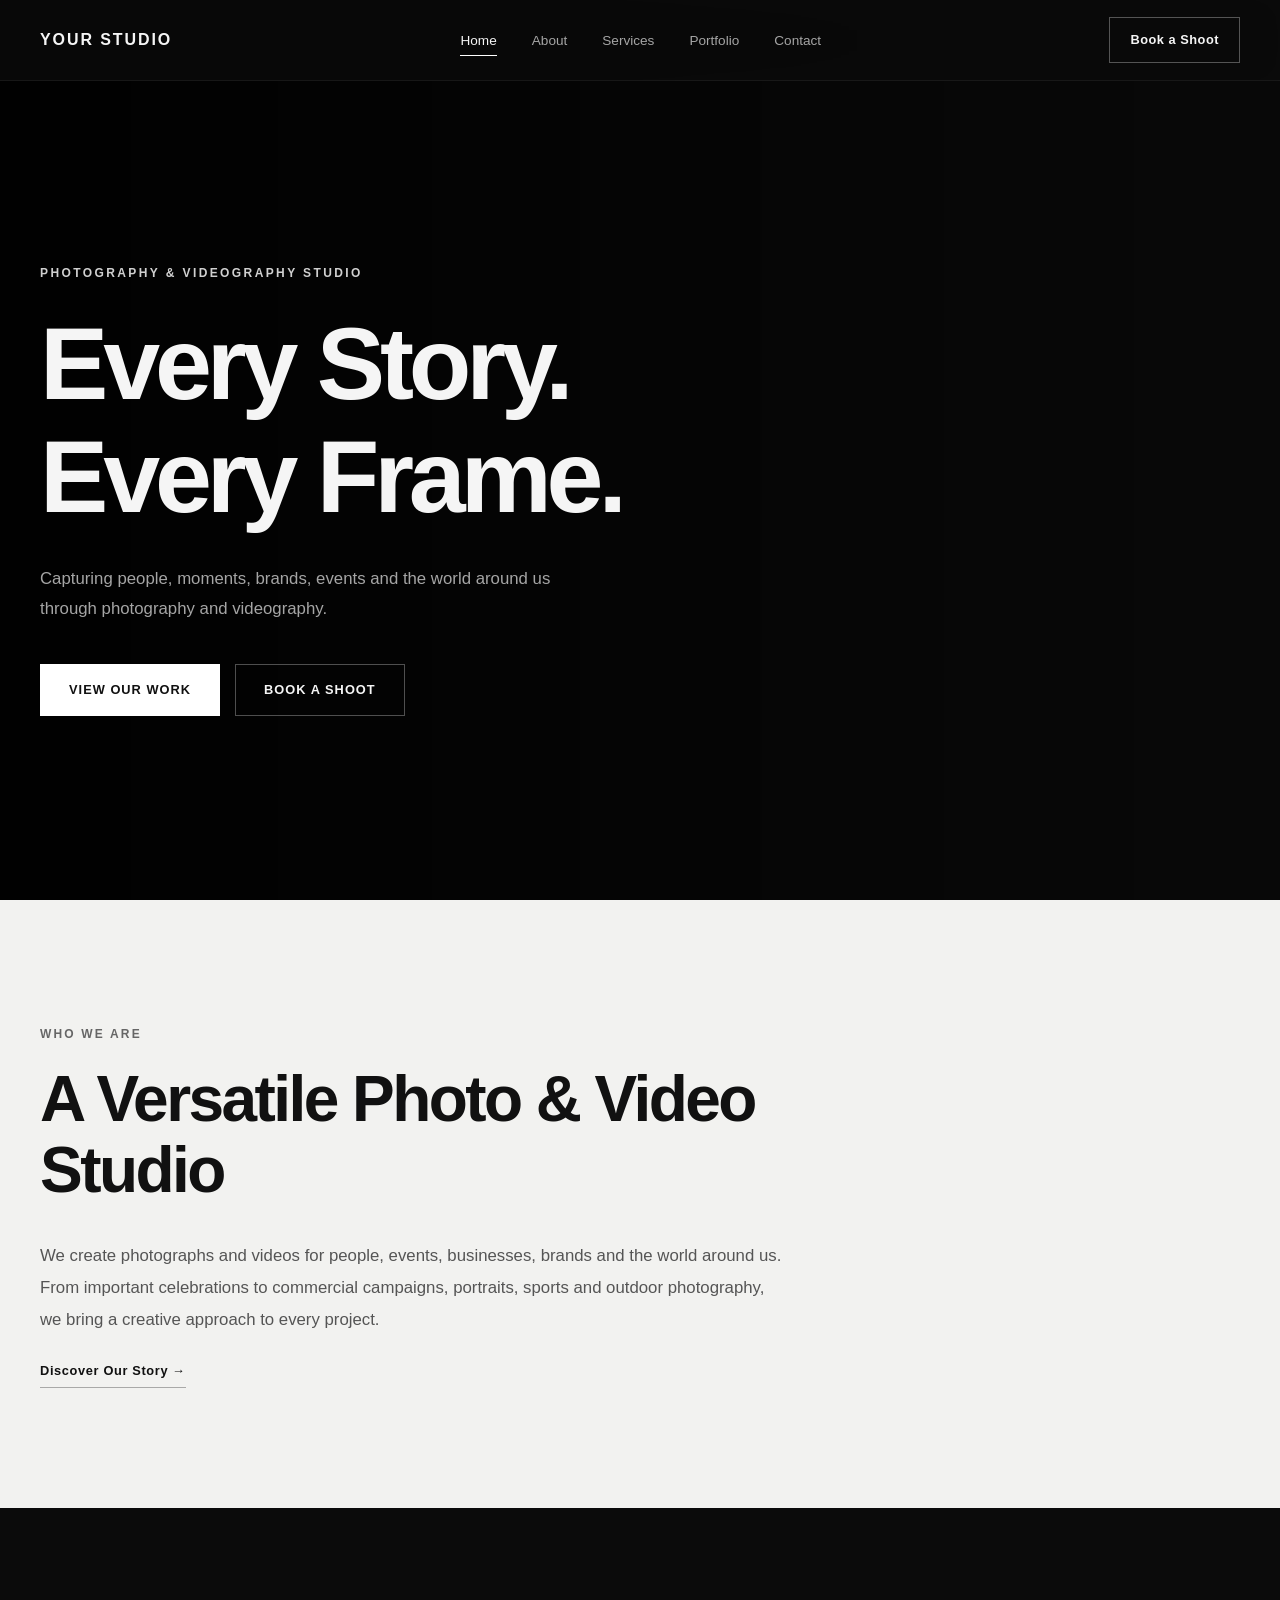
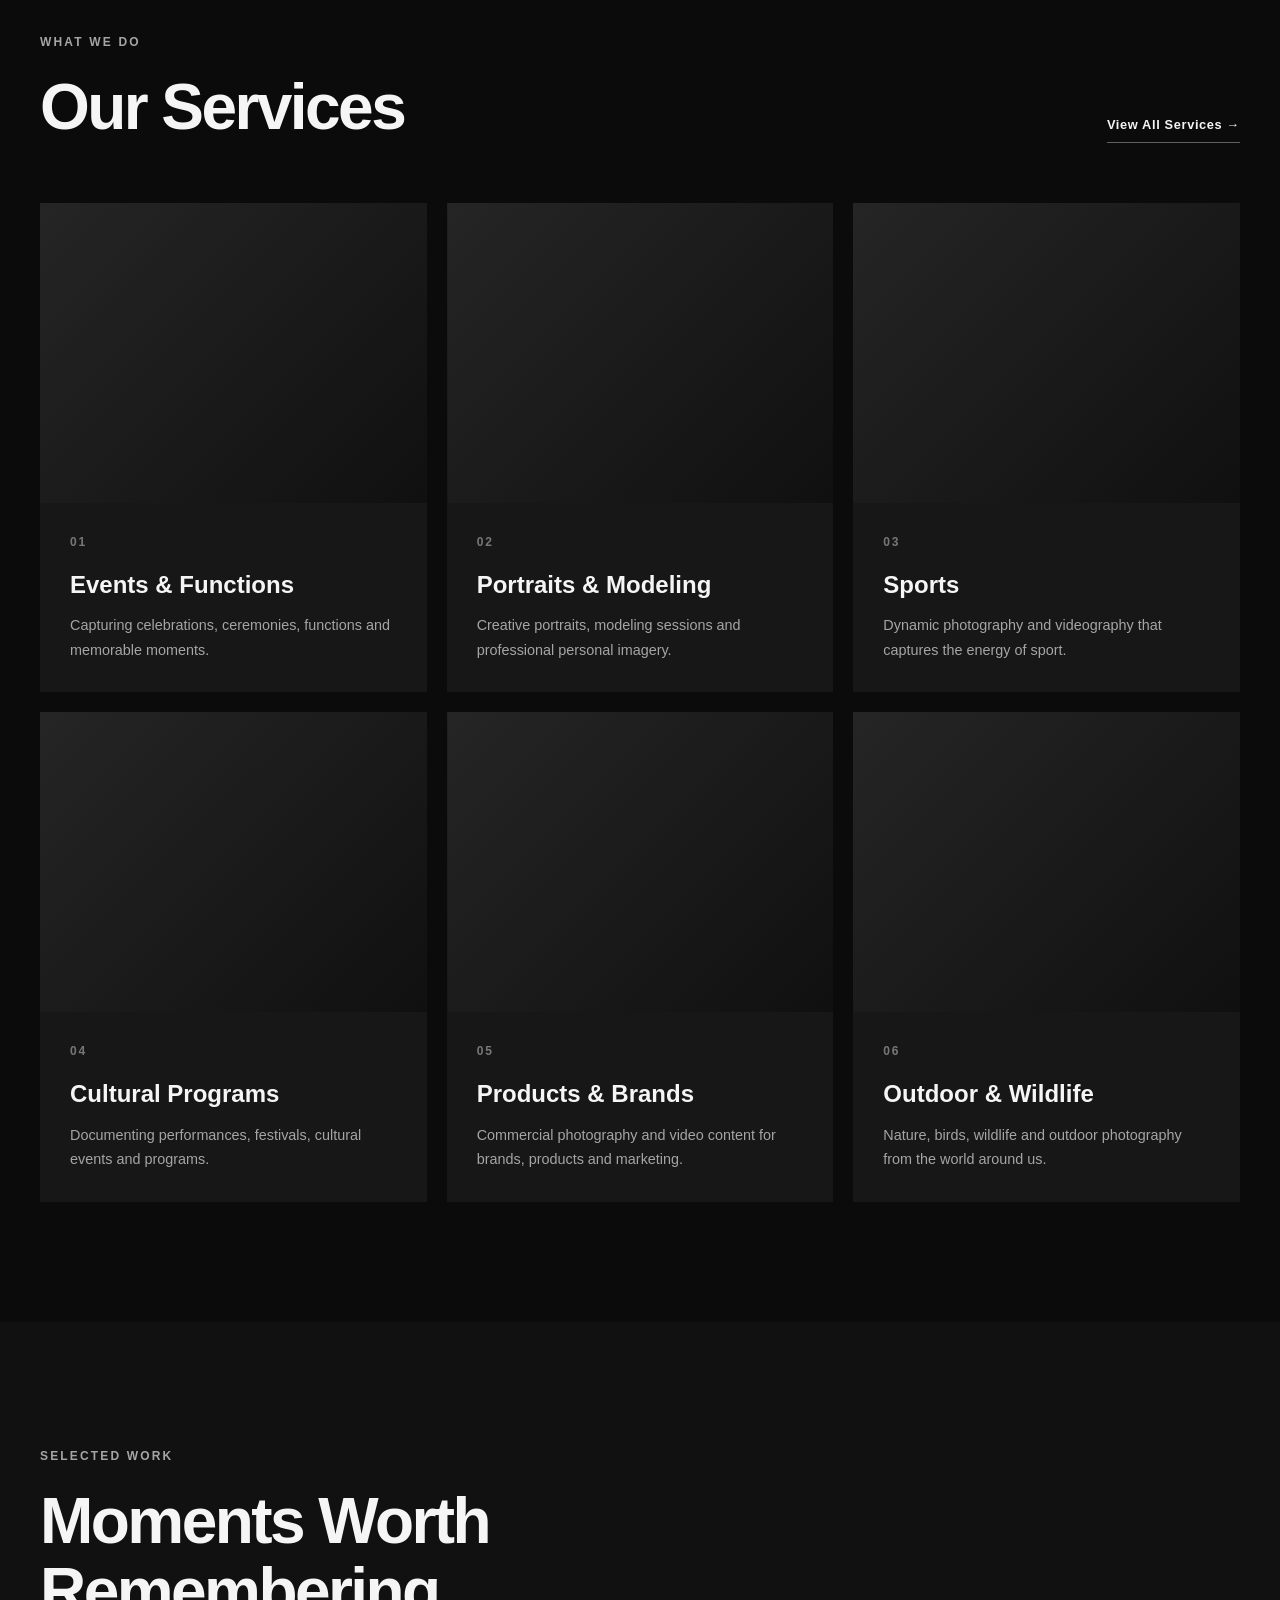
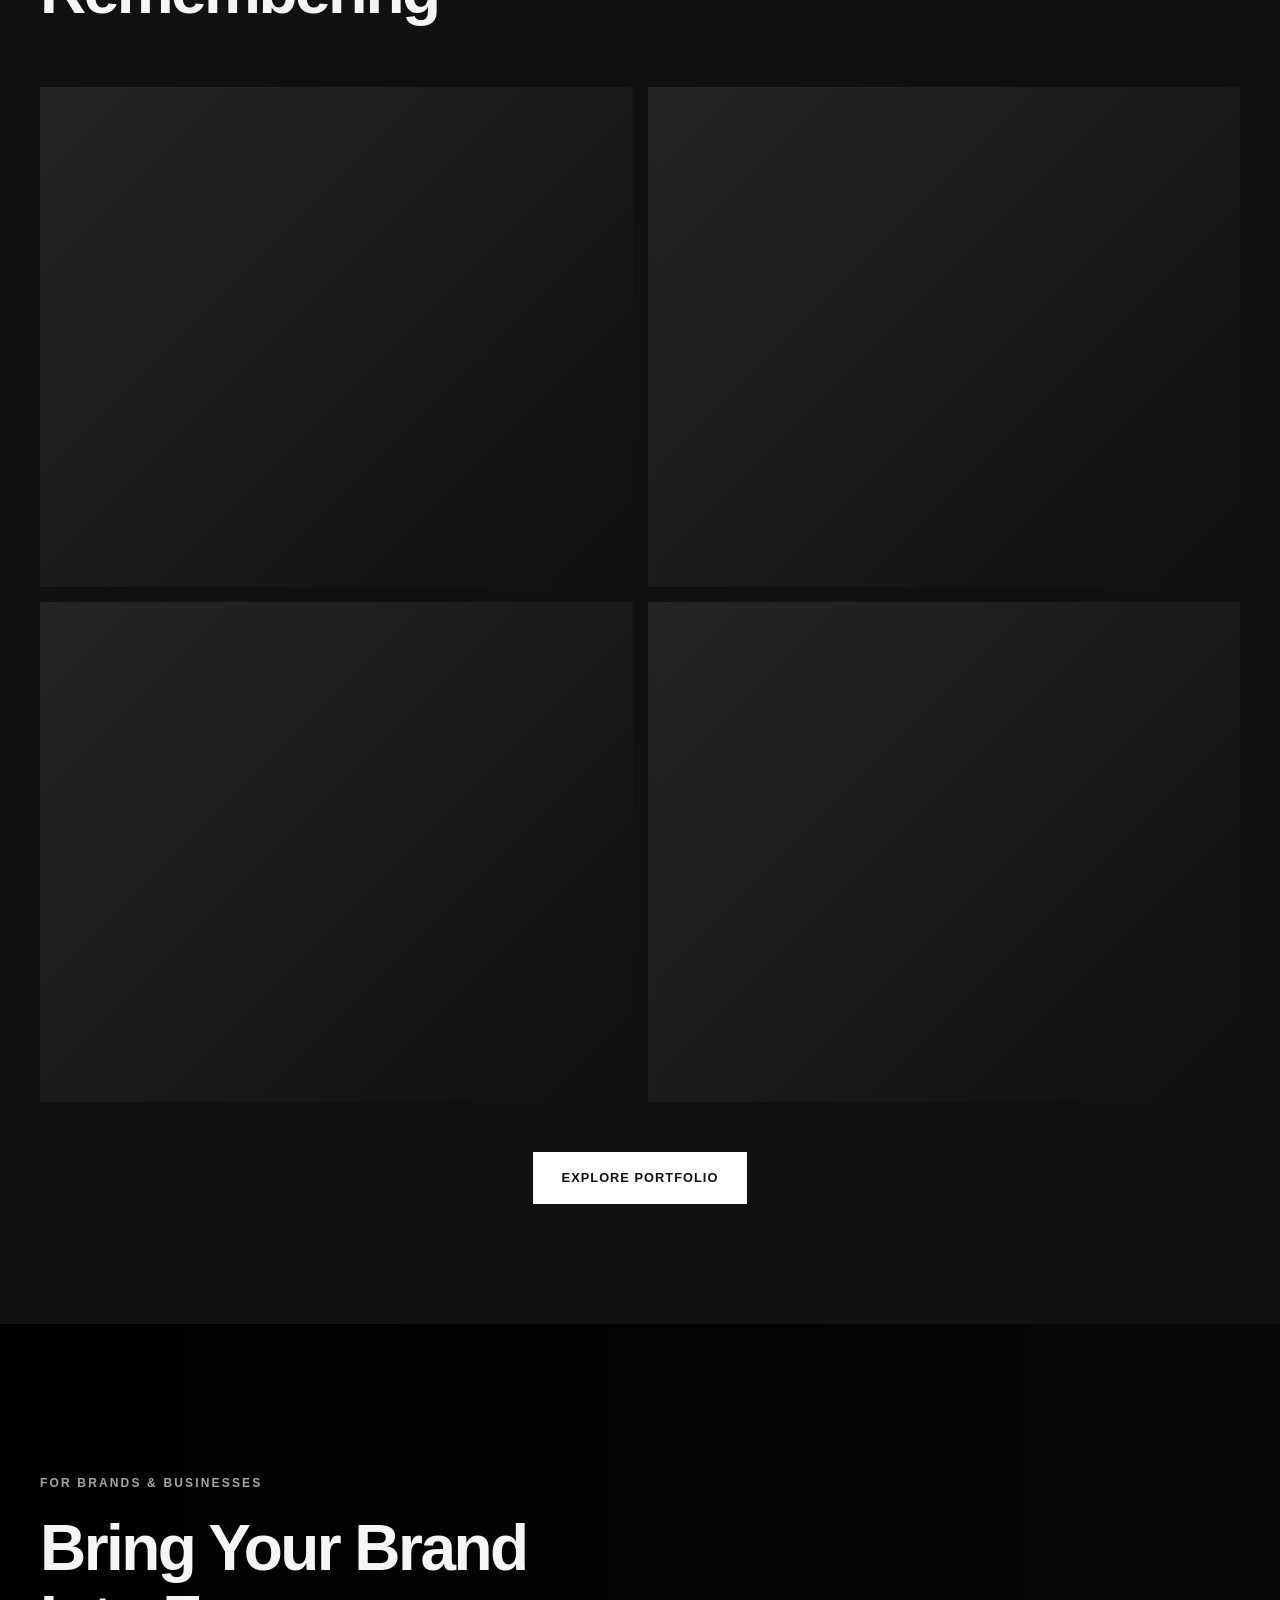
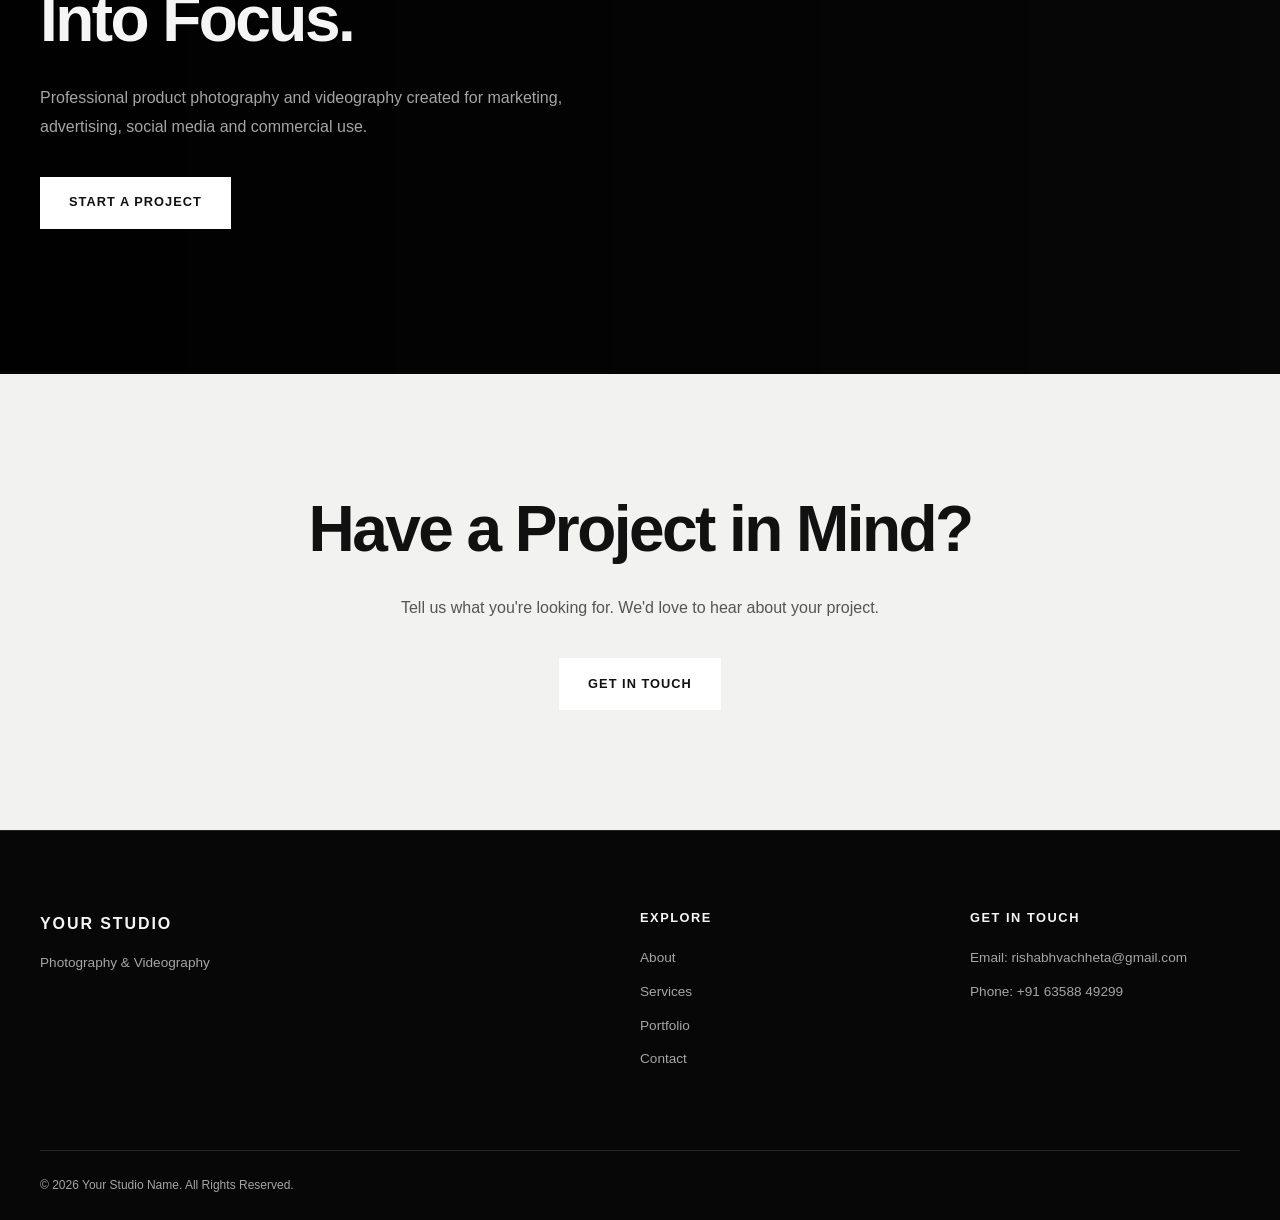
==== commit 9ce64243: "Add files via upload" ====
--- a/index.html
+++ b/index.html
@@ -503,11 +503,11 @@
                 </h3>
 
                 <p>
-                    Email: your@email.com
+                    Email: rishabhvachheta@gmail.com
                 </p>
 
                 <p>
-                    Phone: +91 XXXXX XXXXX
+                    Phone: +91 63588 49299
                 </p>
 
             </div>
